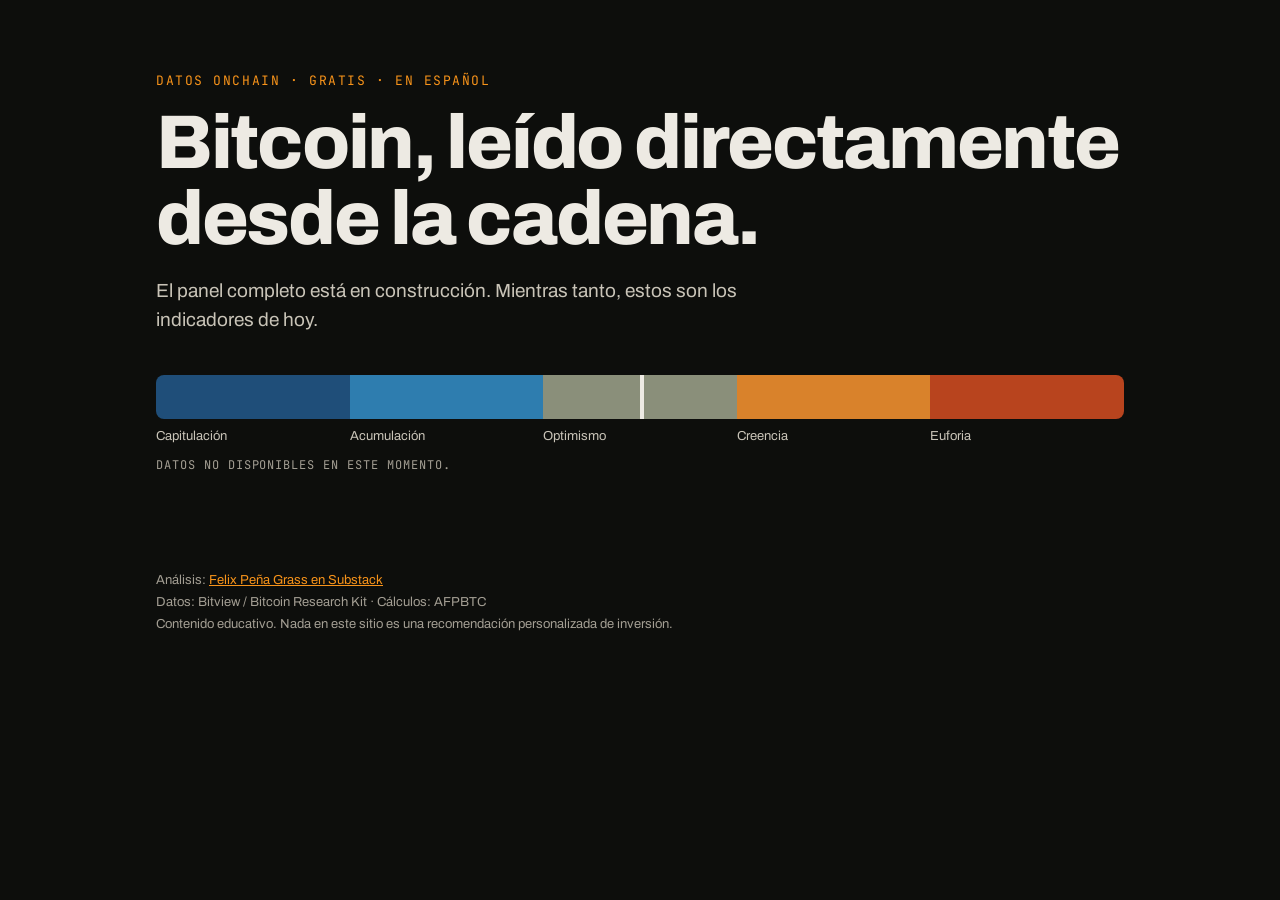
==== public/index.html @ e027b3fe "Backend AFPBTC: recolector onchain, pruebas y sitio provisional" ====
<!doctype html>
<html lang="es">
<head>
<meta charset="utf-8">
<meta name="viewport" content="width=device-width, initial-scale=1">
<title>AFPBTC — Datos onchain de Bitcoin en español</title>
<meta name="description" content="Valoración, ciclo y salud de la red Bitcoin, leídos desde la cadena y explicados en español.">
<link rel="preconnect" href="https://fonts.googleapis.com">
<link href="https://fonts.googleapis.com/css2?family=Archivo:wght@400;600;800&family=JetBrains+Mono:wght@400;500&display=swap" rel="stylesheet">
<style>
  :root { --bg:#0D0E0C; --card:#151613; --line:#262823; --ink:#EDEAE3; --mute:#A39E93; --btc:#F7931A; }
  * { box-sizing: border-box; }
  body { margin:0; background:var(--bg); color:var(--ink); font-family:Archivo, system-ui, sans-serif; }
  main { max-width:1000px; margin:0 auto; padding:72px 16px; }
  .k { font-family:"JetBrains Mono", monospace; font-size:13px; letter-spacing:.12em; text-transform:uppercase; color:var(--btc); }
  h1 { font-size:clamp(40px,7vw,76px); line-height:1; letter-spacing:-.03em; margin:16px 0 0; font-weight:800; }
  p.lead { color:#C9C4B8; font-size:19px; line-height:1.55; max-width:620px; }
  .grid { display:grid; grid-template-columns:repeat(auto-fit,minmax(170px,1fr)); gap:12px; margin-top:40px; }
  .card { background:var(--card); border:1px solid var(--line); border-radius:10px; padding:18px; }
  .lbl { font-family:"JetBrains Mono", monospace; font-size:12px; color:var(--mute); text-transform:uppercase; letter-spacing:.08em; }
  .val { font-family:"JetBrains Mono", monospace; font-size:26px; margin-top:8px; }
  .bar { position:relative; display:grid; grid-template-columns:repeat(5,1fr); height:44px; border-radius:8px; overflow:hidden; margin-top:40px; }
  .bar span:nth-child(1){background:#1F4E79}.bar span:nth-child(2){background:#2E7DAF}.bar span:nth-child(3){background:#8A8F7A}.bar span:nth-child(4){background:#D9822B}.bar span:nth-child(5){background:#B8441E}
  .mark { position:absolute; top:-6px; bottom:-6px; width:4px; background:var(--ink); border-radius:2px; left:50%; transition:left .6s; }
  .legend { display:grid; grid-template-columns:repeat(5,1fr); font-size:13px; color:#C9C4B8; margin-top:10px; }
  a { color:var(--btc); }
  footer { margin-top:56px; font-size:13px; color:var(--mute); line-height:1.7; }
</style>
</head>
<body>
<main>
  <div class="k">Datos onchain · gratis · en español</div>
  <h1>Bitcoin, leído directamente desde la cadena.</h1>
  <p class="lead">El panel completo está en construcción. Mientras tanto, estos son los indicadores de hoy.</p>

  <div class="bar" role="img" aria-label="Termómetro de ciclo AFPBTC">
    <span></span><span></span><span></span><span></span><span></span>
    <div class="mark" id="mark"></div>
  </div>
  <div class="legend"><span>Capitulación</span><span>Acumulación</span><span>Optimismo</span><span>Creencia</span><span>Euforia</span></div>
  <p class="lbl" id="cycle" style="margin-top:14px">Cargando…</p>

  <div class="grid" id="grid"></div>

  <footer>
    <div>Análisis: <a href="https://substack.com/@felixpg" rel="noopener">Felix Peña Grass en Substack</a></div>
    <div id="attr">Datos: Bitview / Bitcoin Research Kit · Cálculos: AFPBTC</div>
    <div>Contenido educativo. Nada en este sitio es una recomendación personalizada de inversión.</div>
  </footer>
</main>
<script>
  const show = [
    ["price", "Precio BTC", v => "$" + Math.round(v).toLocaleString("es-CL")],
    ["mvrv_zscore", "MVRV Z-Score", v => v.toFixed(2)],
    ["nupl", "NUPL", v => v.toFixed(3)],
    ["realized_price", "Precio realizado", v => "$" + Math.round(v).toLocaleString("es-CL")],
    ["hashrate", "Hashrate", v => Math.round(v).toLocaleString("es-CL") + " EH/s"],
    ["fee_rate_median", "Comisión mediana", v => v.toFixed(1) + " sat/vB"],
  ];
  fetch("/data/latest.json").then(r => r.json()).then(d => {
    const grid = document.getElementById("grid");
    for (const [id, label, fmt] of show) {
      const m = d.metrics[id];
      if (!m) continue;
      const el = document.createElement("div");
      el.className = "card";
      el.innerHTML = '<div class="lbl"></div><div class="val"></div><div class="lbl" style="margin-top:6px"></div>';
      el.children[0].textContent = label;
      el.children[1].textContent = fmt(m.value);
      el.children[2].textContent = m.date;
      grid.appendChild(el);
    }
    if (d.cycle && d.cycle.value != null) {
      document.getElementById("mark").style.left = Math.min(99, Math.max(0, d.cycle.value)) + "%";
      document.getElementById("cycle").textContent =
        "Lectura actual: " + d.cycle.value.toFixed(1) + " · " + d.cycle.phase + " · " + d.cycle.date;
    }
    document.getElementById("attr").textContent = d.attribution;
  }).catch(() => {
    document.getElementById("cycle").textContent = "Datos no disponibles en este momento.";
  });
</script>
</body>
</html>
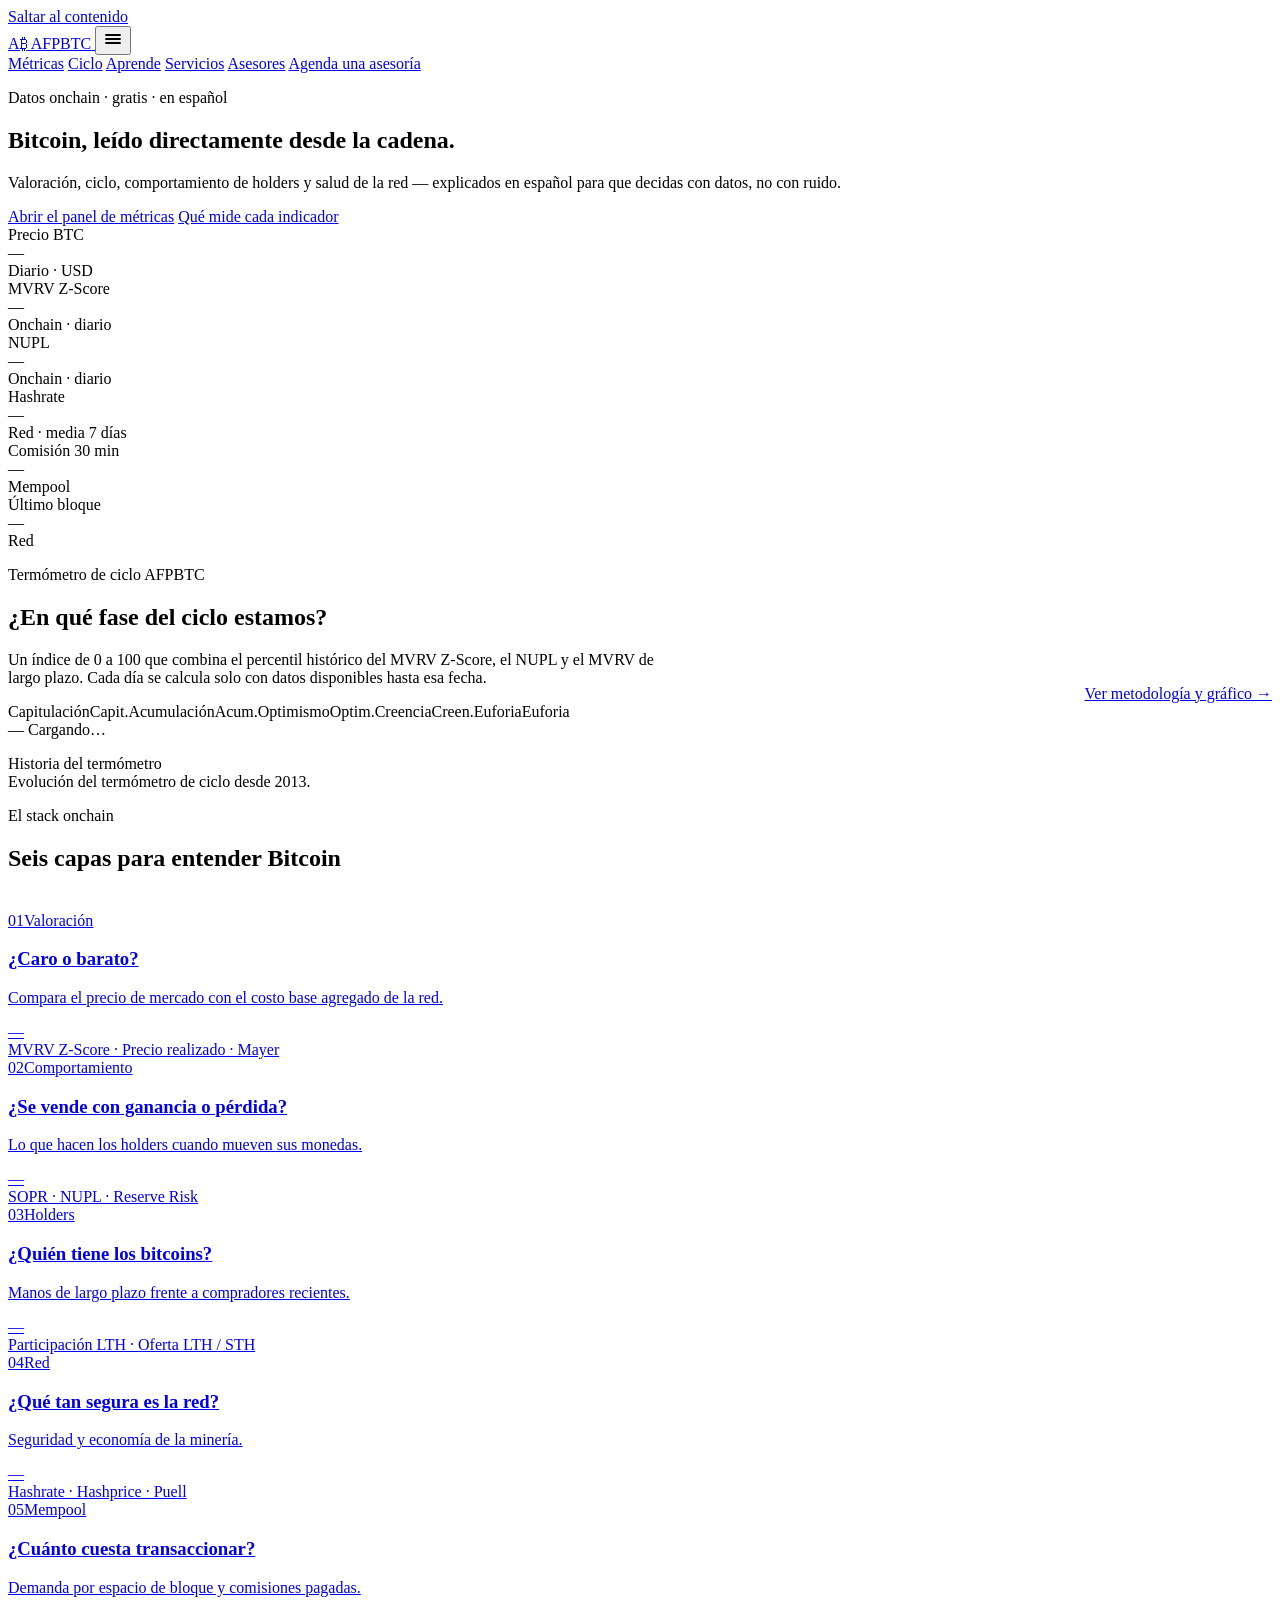
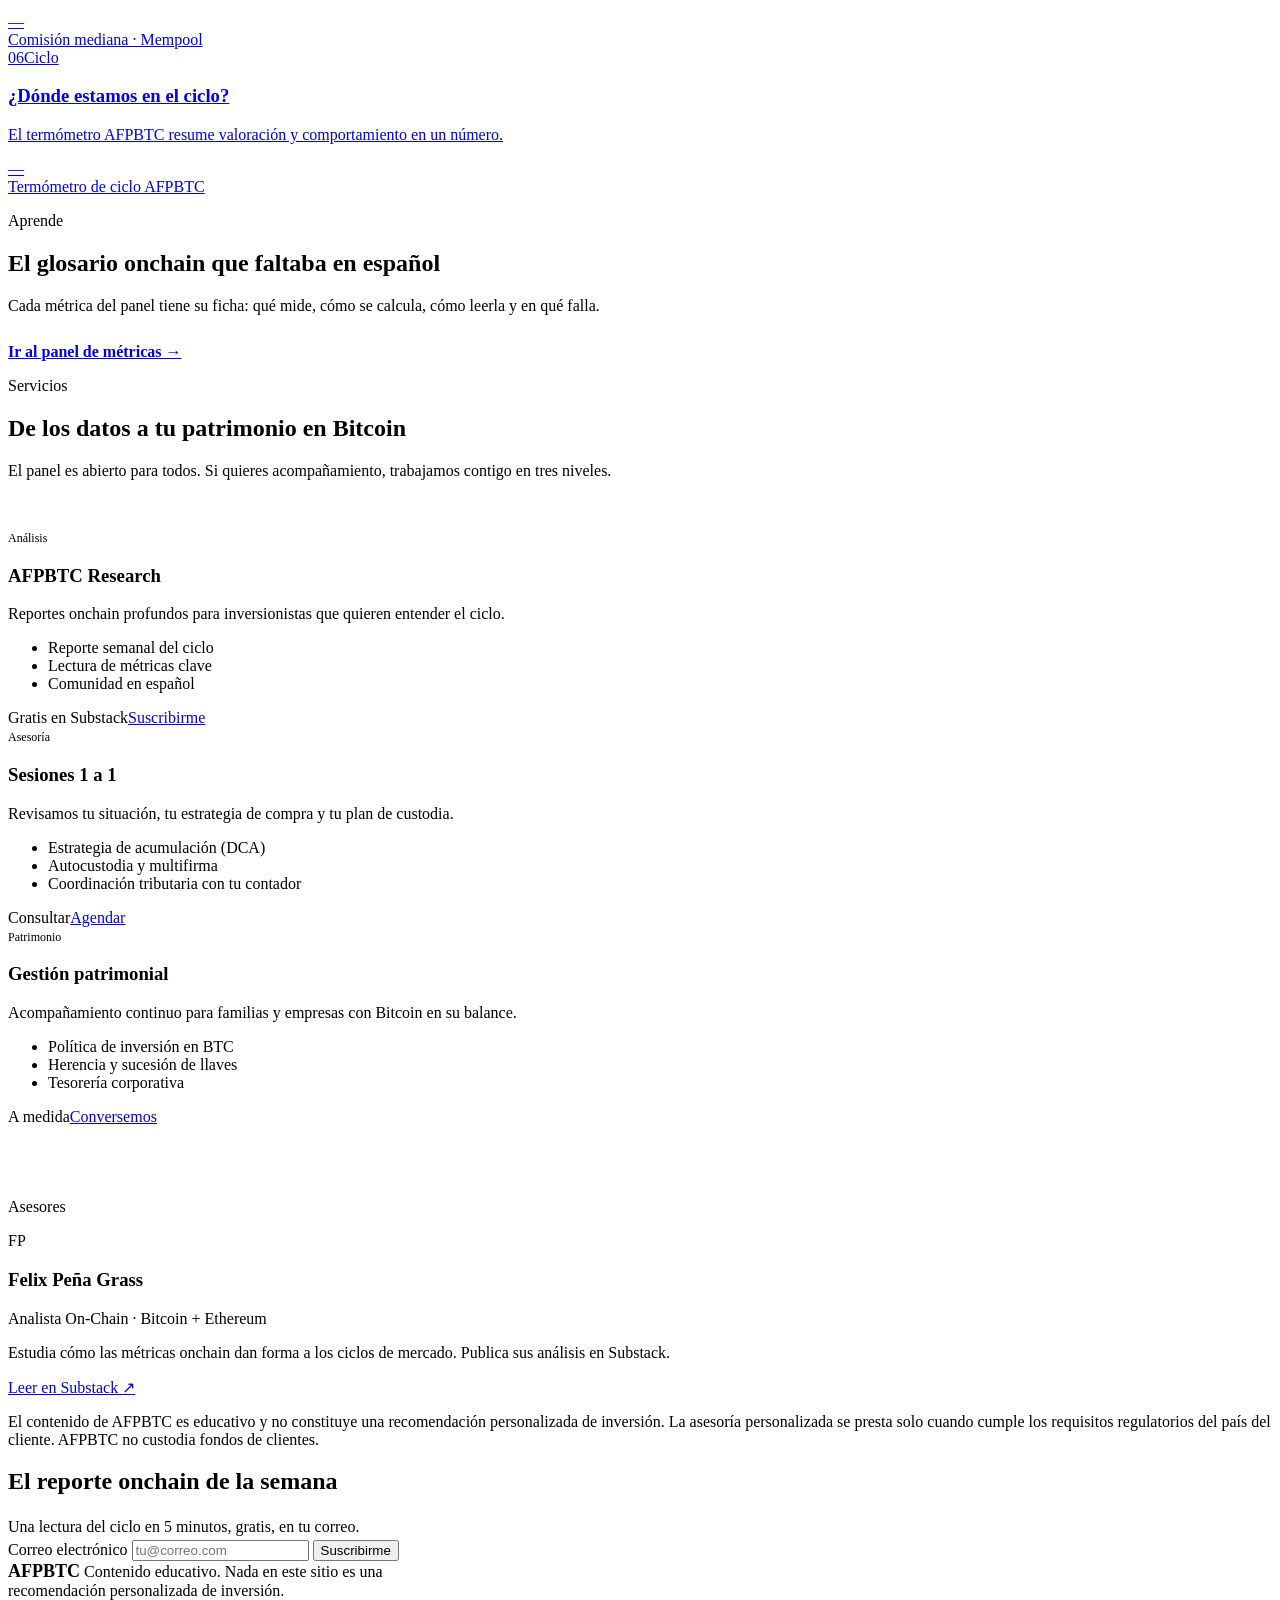
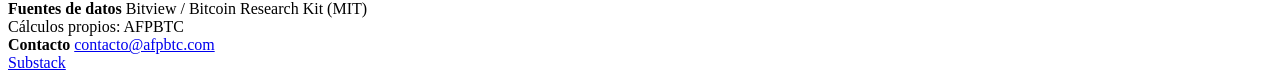
==== commit 0e28f60d: "Sitio completo: inicio, panel de métricas con gráficos y asesores - Inicio con ticker en vivo, termó" ====
--- a/public/index.html
+++ b/public/index.html
@@ -4,81 +4,245 @@
 <meta charset="utf-8">
 <meta name="viewport" content="width=device-width, initial-scale=1">
 <title>AFPBTC — Datos onchain de Bitcoin en español</title>
-<meta name="description" content="Valoración, ciclo y salud de la red Bitcoin, leídos desde la cadena y explicados en español.">
+<meta name="description" content="Valoración, ciclo, comportamiento de holders y salud de la red Bitcoin, leídos desde la cadena y explicados en español. Gratis.">
+<link rel="canonical" href="https://afpbtc.com/">
+<meta property="og:type" content="website">
+<meta property="og:site_name" content="AFPBTC">
+<meta property="og:title" content="AFPBTC — Bitcoin, leído directamente desde la cadena">
+<meta property="og:description" content="Métricas onchain de Bitcoin gratis y en español: MVRV, NUPL, SOPR, holders, hashrate y el termómetro de ciclo AFPBTC.">
+<meta property="og:url" content="https://afpbtc.com/">
+<meta name="twitter:card" content="summary">
+<meta name="theme-color" content="#0D0E0C">
+<link rel="icon" href="/favicon.svg" type="image/svg+xml">
 <link rel="preconnect" href="https://fonts.googleapis.com">
-<link href="https://fonts.googleapis.com/css2?family=Archivo:wght@400;600;800&family=JetBrains+Mono:wght@400;500&display=swap" rel="stylesheet">
-<style>
-  :root { --bg:#0D0E0C; --card:#151613; --line:#262823; --ink:#EDEAE3; --mute:#A39E93; --btc:#F7931A; }
-  * { box-sizing: border-box; }
-  body { margin:0; background:var(--bg); color:var(--ink); font-family:Archivo, system-ui, sans-serif; }
-  main { max-width:1000px; margin:0 auto; padding:72px 16px; }
-  .k { font-family:"JetBrains Mono", monospace; font-size:13px; letter-spacing:.12em; text-transform:uppercase; color:var(--btc); }
-  h1 { font-size:clamp(40px,7vw,76px); line-height:1; letter-spacing:-.03em; margin:16px 0 0; font-weight:800; }
-  p.lead { color:#C9C4B8; font-size:19px; line-height:1.55; max-width:620px; }
-  .grid { display:grid; grid-template-columns:repeat(auto-fit,minmax(170px,1fr)); gap:12px; margin-top:40px; }
-  .card { background:var(--card); border:1px solid var(--line); border-radius:10px; padding:18px; }
-  .lbl { font-family:"JetBrains Mono", monospace; font-size:12px; color:var(--mute); text-transform:uppercase; letter-spacing:.08em; }
-  .val { font-family:"JetBrains Mono", monospace; font-size:26px; margin-top:8px; }
-  .bar { position:relative; display:grid; grid-template-columns:repeat(5,1fr); height:44px; border-radius:8px; overflow:hidden; margin-top:40px; }
-  .bar span:nth-child(1){background:#1F4E79}.bar span:nth-child(2){background:#2E7DAF}.bar span:nth-child(3){background:#8A8F7A}.bar span:nth-child(4){background:#D9822B}.bar span:nth-child(5){background:#B8441E}
-  .mark { position:absolute; top:-6px; bottom:-6px; width:4px; background:var(--ink); border-radius:2px; left:50%; transition:left .6s; }
-  .legend { display:grid; grid-template-columns:repeat(5,1fr); font-size:13px; color:#C9C4B8; margin-top:10px; }
-  a { color:var(--btc); }
-  footer { margin-top:56px; font-size:13px; color:var(--mute); line-height:1.7; }
-</style>
+<link rel="preconnect" href="https://fonts.gstatic.com" crossorigin>
+<link href="https://fonts.googleapis.com/css2?family=Archivo:wght@400;500;600;800&family=JetBrains+Mono:wght@400;500&display=swap" rel="stylesheet">
+<link rel="stylesheet" href="/assets/css/site.css">
 </head>
 <body>
-<main>
-  <div class="k">Datos onchain · gratis · en español</div>
-  <h1>Bitcoin, leído directamente desde la cadena.</h1>
-  <p class="lead">El panel completo está en construcción. Mientras tanto, estos son los indicadores de hoy.</p>
-
-  <div class="bar" role="img" aria-label="Termómetro de ciclo AFPBTC">
-    <span></span><span></span><span></span><span></span><span></span>
-    <div class="mark" id="mark"></div>
+<a class="skip" href="#contenido">Saltar al contenido</a>
+
+<header class="site-header">
+  <div class="wrap">
+    <a class="brand" href="/" aria-label="AFPBTC, inicio">
+      <span class="brand-mark" aria-hidden="true">A₿</span>
+      <span class="brand-name">AFPBTC</span>
+    </a>
+    <button class="nav-toggle" type="button" aria-expanded="false" aria-controls="nav" aria-label="Abrir menú">
+      <svg width="20" height="20" viewBox="0 0 20 20" aria-hidden="true"><path d="M3 6h14M3 10h14M3 14h14" stroke="currentColor" stroke-width="1.8" stroke-linecap="round"/></svg>
+    </button>
+    <nav class="nav" id="nav" aria-label="Principal">
+      <a href="/metricas/">Métricas</a>
+      <a href="#ciclo">Ciclo</a>
+      <a href="#aprende">Aprende</a>
+      <a href="#servicios">Servicios</a>
+      <a href="#asesores">Asesores</a>
+      <a class="btn btn-primary btn-sm header-cta" href="mailto:contacto@afpbtc.com?subject=Quiero%20agendar%20una%20asesor%C3%ADa">Agenda una asesoría</a>
+    </nav>
   </div>
-  <div class="legend"><span>Capitulación</span><span>Acumulación</span><span>Optimismo</span><span>Creencia</span><span>Euforia</span></div>
-  <p class="lbl" id="cycle" style="margin-top:14px">Cargando…</p>
-
-  <div class="grid" id="grid"></div>
-
-  <footer>
-    <div>Análisis: <a href="https://substack.com/@felixpg" rel="noopener">Felix Peña Grass en Substack</a></div>
-    <div id="attr">Datos: Bitview / Bitcoin Research Kit · Cálculos: AFPBTC</div>
-    <div>Contenido educativo. Nada en este sitio es una recomendación personalizada de inversión.</div>
-  </footer>
+</header>
+
+<main id="contenido">
+
+  <section class="hero">
+    <div class="wrap">
+      <p class="kicker">Datos onchain · gratis · en español</p>
+      <h1>Bitcoin, leído directamente desde la cadena.</h1>
+      <p class="lead">Valoración, ciclo, comportamiento de holders y salud de la red — explicados en español para que decidas con datos, no con ruido.</p>
+      <div class="actions">
+        <a class="btn btn-primary" href="/metricas/">Abrir el panel de métricas</a>
+        <a class="btn btn-ghost" href="#aprende">Qué mide cada indicador</a>
+      </div>
+    </div>
+  </section>
+
+  <section class="ticker" aria-label="Indicadores de hoy">
+    <div class="wrap">
+      <div class="tick"><div class="tick-label">Precio BTC</div><div class="tick-value" id="t-price">—</div><div class="tick-src">Diario · USD</div></div>
+      <div class="tick"><div class="tick-label">MVRV Z-Score</div><div class="tick-value" id="t-z">—</div><div class="tick-src">Onchain · diario</div></div>
+      <div class="tick"><div class="tick-label">NUPL</div><div class="tick-value" id="t-nupl">—</div><div class="tick-src">Onchain · diario</div></div>
+      <div class="tick"><div class="tick-label">Hashrate</div><div class="tick-value" id="t-hash">—</div><div class="tick-src">Red · media 7 días</div></div>
+      <div class="tick"><div class="tick-label">Comisión 30 min</div><div class="tick-value" id="t-fee">—</div><div class="tick-src" id="t-fee-src">Mempool</div></div>
+      <div class="tick"><div class="tick-label">Último bloque</div><div class="tick-value" id="t-block">—</div><div class="tick-src" id="t-block-src">Red</div></div>
+    </div>
+  </section>
+
+  <section class="section" id="ciclo">
+    <div class="wrap">
+      <div style="display:flex;flex-wrap:wrap;justify-content:space-between;align-items:end;gap:24px">
+        <div style="max-width:660px">
+          <p class="kicker">Termómetro de ciclo AFPBTC</p>
+          <h2 class="h2">¿En qué fase del ciclo estamos?</h2>
+          <p class="lead">Un índice de 0 a 100 que combina el percentil histórico del MVRV Z-Score, el NUPL y el MVRV de largo plazo. Cada día se calcula solo con datos disponibles hasta esa fecha.</p>
+        </div>
+        <a href="/metricas/?m=cycle_index">Ver metodología y gráfico →</a>
+      </div>
+      <div class="thermo" role="img" id="thermo" aria-label="Termómetro de ciclo: cargando">
+        <span></span><span></span><span></span><span></span><span></span>
+        <div class="thermo-mark" id="thermo-mark" hidden></div>
+      </div>
+      <div class="thermo-legend" aria-hidden="true"><span><span class="l">Capitulación</span><span class="s">Capit.</span></span><span><span class="l">Acumulación</span><span class="s">Acum.</span></span><span><span class="l">Optimismo</span><span class="s">Optim.</span></span><span><span class="l">Creencia</span><span class="s">Creen.</span></span><span><span class="l">Euforia</span><span class="s">Euforia</span></span></div>
+      <div class="thermo-read">
+        <span class="thermo-value" id="cyc-value">—</span>
+        <span class="thermo-phase" id="cyc-phase">Cargando…</span>
+        <span class="thermo-meta" id="cyc-meta"></span>
+      </div>
+      <figure class="cycle-hist" style="margin-left:0;margin-right:0">
+        <div class="cycle-hist-label"><span>Historia del termómetro</span><span id="cyc-range"></span></div>
+        <div id="cyc-hist" aria-hidden="true"></div>
+        <figcaption class="sr-only">Evolución del termómetro de ciclo desde 2013.</figcaption>
+      </figure>
+    </div>
+  </section>
+
+  <section class="section" style="padding-top:0" aria-labelledby="stack-title">
+    <div class="wrap">
+      <p class="kicker">El stack onchain</p>
+      <h2 class="h2" id="stack-title" style="margin-bottom:40px">Seis capas para entender Bitcoin</h2>
+      <div class="grid-cards" id="layers">
+        <a class="card" href="/metricas/?m=mvrv_zscore" data-metric="mvrv_zscore">
+          <div class="card-top"><span class="n">01</span><span class="tag">Valoración</span></div>
+          <h3>¿Caro o barato?</h3>
+          <p>Compara el precio de mercado con el costo base agregado de la red.</p>
+          <div class="card-value" data-value>—</div><div data-spark></div>
+          <span class="card-metrics">MVRV Z-Score · Precio realizado · Mayer</span>
+        </a>
+        <a class="card" href="/metricas/?m=sopr" data-metric="sopr">
+          <div class="card-top"><span class="n">02</span><span class="tag">Comportamiento</span></div>
+          <h3>¿Se vende con ganancia o pérdida?</h3>
+          <p>Lo que hacen los holders cuando mueven sus monedas.</p>
+          <div class="card-value" data-value>—</div><div data-spark></div>
+          <span class="card-metrics">SOPR · NUPL · Reserve Risk</span>
+        </a>
+        <a class="card" href="/metricas/?m=lth_share" data-metric="lth_share">
+          <div class="card-top"><span class="n">03</span><span class="tag">Holders</span></div>
+          <h3>¿Quién tiene los bitcoins?</h3>
+          <p>Manos de largo plazo frente a compradores recientes.</p>
+          <div class="card-value" data-value>—</div><div data-spark></div>
+          <span class="card-metrics">Participación LTH · Oferta LTH / STH</span>
+        </a>
+        <a class="card" href="/metricas/?m=hashrate" data-metric="hashrate">
+          <div class="card-top"><span class="n">04</span><span class="tag">Red</span></div>
+          <h3>¿Qué tan segura es la red?</h3>
+          <p>Seguridad y economía de la minería.</p>
+          <div class="card-value" data-value>—</div><div data-spark></div>
+          <span class="card-metrics">Hashrate · Hashprice · Puell</span>
+        </a>
+        <a class="card" href="/metricas/?m=fee_rate_median" data-metric="fee_rate_median">
+          <div class="card-top"><span class="n">05</span><span class="tag">Mempool</span></div>
+          <h3>¿Cuánto cuesta transaccionar?</h3>
+          <p>Demanda por espacio de bloque y comisiones pagadas.</p>
+          <div class="card-value" data-value>—</div><div data-spark></div>
+          <span class="card-metrics">Comisión mediana · Mempool</span>
+        </a>
+        <a class="card" href="/metricas/?m=cycle_index" data-metric="cycle_index">
+          <div class="card-top"><span class="n">06</span><span class="tag">Ciclo</span></div>
+          <h3>¿Dónde estamos en el ciclo?</h3>
+          <p>El termómetro AFPBTC resume valoración y comportamiento en un número.</p>
+          <div class="card-value" data-value>—</div><div data-spark></div>
+          <span class="card-metrics">Termómetro de ciclo AFPBTC</span>
+        </a>
+      </div>
+    </div>
+  </section>
+
+  <section class="cream" id="aprende">
+    <div class="wrap section">
+      <div class="learn">
+        <div class="learn-intro">
+          <p class="kicker">Aprende</p>
+          <h2 class="h2">El glosario onchain que faltaba en español</h2>
+          <p class="lead">Cada métrica del panel tiene su ficha: qué mide, cómo se calcula, cómo leerla y en qué falla.</p>
+          <p style="margin-top:28px"><a href="/metricas/" style="font-weight:600">Ir al panel de métricas →</a></p>
+        </div>
+        <dl class="glossary" id="glossary"></dl>
+      </div>
+    </div>
+  </section>
+
+  <section class="section" id="servicios">
+    <div class="wrap">
+      <p class="kicker">Servicios</p>
+      <h2 class="h2" style="max-width:760px">De los datos a tu patrimonio en Bitcoin</h2>
+      <p class="lead" style="margin-bottom:48px">El panel es abierto para todos. Si quieres acompañamiento, trabajamos contigo en tres niveles.</p>
+      <div class="grid-cards">
+        <div class="card service">
+          <span class="kicker" style="margin:0;font-size:12px">Análisis</span>
+          <h3>AFPBTC Research</h3>
+          <p>Reportes onchain profundos para inversionistas que quieren entender el ciclo.</p>
+          <ul><li>Reporte semanal del ciclo</li><li>Lectura de métricas clave</li><li>Comunidad en español</li></ul>
+          <div class="service-foot"><span class="mono">Gratis en Substack</span><a class="btn btn-outline btn-sm" href="https://felixpg.substack.com/subscribe" rel="noopener">Suscribirme</a></div>
+        </div>
+        <div class="card service">
+          <span class="kicker" style="margin:0;font-size:12px">Asesoría</span>
+          <h3>Sesiones 1 a 1</h3>
+          <p>Revisamos tu situación, tu estrategia de compra y tu plan de custodia.</p>
+          <ul><li>Estrategia de acumulación (DCA)</li><li>Autocustodia y multifirma</li><li>Coordinación tributaria con tu contador</li></ul>
+          <div class="service-foot"><span class="mono">Consultar</span><a class="btn btn-outline btn-sm" href="mailto:contacto@afpbtc.com?subject=Sesi%C3%B3n%201%20a%201">Agendar</a></div>
+        </div>
+        <div class="card service">
+          <span class="kicker" style="margin:0;font-size:12px">Patrimonio</span>
+          <h3>Gestión patrimonial</h3>
+          <p>Acompañamiento continuo para familias y empresas con Bitcoin en su balance.</p>
+          <ul><li>Política de inversión en BTC</li><li>Herencia y sucesión de llaves</li><li>Tesorería corporativa</li></ul>
+          <div class="service-foot"><span class="mono">A medida</span><a class="btn btn-outline btn-sm" href="mailto:contacto@afpbtc.com?subject=Gesti%C3%B3n%20patrimonial">Conversemos</a></div>
+        </div>
+      </div>
+
+      <div id="asesores" style="margin-top:72px;scroll-margin-top:90px">
+        <p class="kicker">Asesores</p>
+        <div class="advisor">
+          <div class="avatar" aria-hidden="true">FP</div>
+          <div class="advisor-body">
+            <h3>Felix Peña Grass</h3>
+            <p class="role">Analista On-Chain · Bitcoin + Ethereum</p>
+            <p>Estudia cómo las métricas onchain dan forma a los ciclos de mercado. Publica sus análisis en Substack.</p>
+          </div>
+          <a class="btn btn-outline btn-sm" href="https://substack.com/@felixpg" rel="noopener">Leer en Substack ↗</a>
+        </div>
+      </div>
+
+      <p class="note">El contenido de AFPBTC es educativo y no constituye una recomendación personalizada de inversión. La asesoría personalizada se presta solo cuando cumple los requisitos regulatorios del país del cliente. AFPBTC no custodia fondos de clientes.</p>
+    </div>
+  </section>
+
+  <section class="newsletter border-top" aria-labelledby="nl-title">
+    <div class="wrap">
+      <div style="max-width:560px">
+        <h2 id="nl-title">El reporte onchain de la semana</h2>
+        <p style="margin:12px 0 0;font-size:16px;color:var(--ink-2);line-height:1.55">Una lectura del ciclo en 5 minutos, gratis, en tu correo.</p>
+      </div>
+      <form action="https://felixpg.substack.com/subscribe" method="get" target="_blank" rel="noopener">
+        <label for="nl-email" class="sr-only">Correo electrónico</label>
+        <input class="input" id="nl-email" name="email" type="email" required placeholder="tu@correo.com" autocomplete="email">
+        <button class="btn btn-primary" type="submit">Suscribirme</button>
+      </form>
+    </div>
+  </section>
+
 </main>
-<script>
-  const show = [
-    ["price", "Precio BTC", v => "$" + Math.round(v).toLocaleString("es-CL")],
-    ["mvrv_zscore", "MVRV Z-Score", v => v.toFixed(2)],
-    ["nupl", "NUPL", v => v.toFixed(3)],
-    ["realized_price", "Precio realizado", v => "$" + Math.round(v).toLocaleString("es-CL")],
-    ["hashrate", "Hashrate", v => Math.round(v).toLocaleString("es-CL") + " EH/s"],
-    ["fee_rate_median", "Comisión mediana", v => v.toFixed(1) + " sat/vB"],
-  ];
-  fetch("/data/latest.json").then(r => r.json()).then(d => {
-    const grid = document.getElementById("grid");
-    for (const [id, label, fmt] of show) {
-      const m = d.metrics[id];
-      if (!m) continue;
-      const el = document.createElement("div");
-      el.className = "card";
-      el.innerHTML = '<div class="lbl"></div><div class="val"></div><div class="lbl" style="margin-top:6px"></div>';
-      el.children[0].textContent = label;
-      el.children[1].textContent = fmt(m.value);
-      el.children[2].textContent = m.date;
-      grid.appendChild(el);
-    }
-    if (d.cycle && d.cycle.value != null) {
-      document.getElementById("mark").style.left = Math.min(99, Math.max(0, d.cycle.value)) + "%";
-      document.getElementById("cycle").textContent =
-        "Lectura actual: " + d.cycle.value.toFixed(1) + " · " + d.cycle.phase + " · " + d.cycle.date;
-    }
-    document.getElementById("attr").textContent = d.attribution;
-  }).catch(() => {
-    document.getElementById("cycle").textContent = "Datos no disponibles en este momento.";
-  });
-</script>
+
+<footer class="site-footer">
+  <div class="wrap">
+    <div style="max-width:420px">
+      <strong style="font-size:18px;font-weight:800">AFPBTC</strong>
+      <span>Contenido educativo. Nada en este sitio es una recomendación personalizada de inversión.</span>
+    </div>
+    <div>
+      <strong>Fuentes de datos</strong>
+      <span>Bitview / Bitcoin Research Kit (MIT)</span><br>
+      <span>Cálculos propios: AFPBTC</span><br>
+      <span id="f-updated"></span>
+    </div>
+    <div>
+      <strong>Contacto</strong>
+      <a href="mailto:contacto@afpbtc.com">contacto@afpbtc.com</a><br>
+      <a href="https://substack.com/@felixpg" rel="noopener">Substack</a>
+    </div>
+  </div>
+</footer>
+
+<script src="/assets/js/common.js"></script>
+<script src="/assets/js/home.js"></script>
 </body>
 </html>
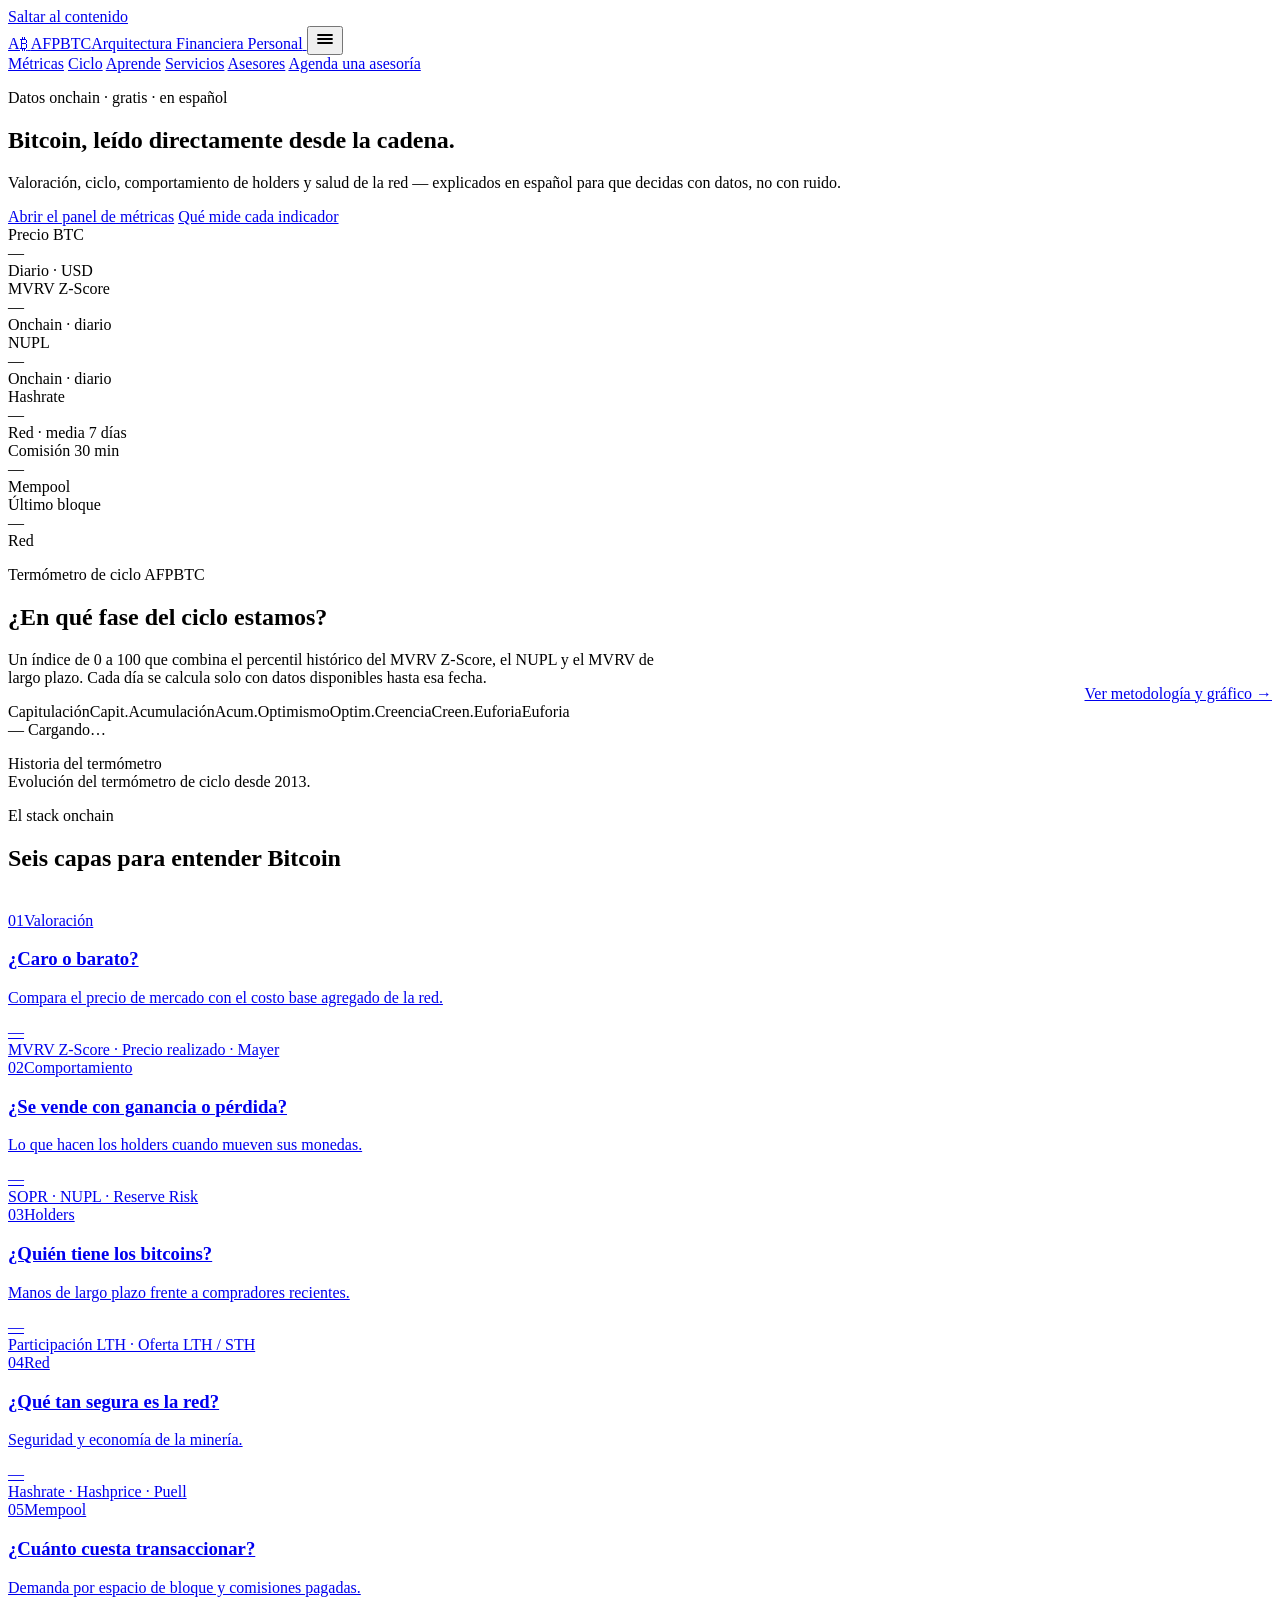
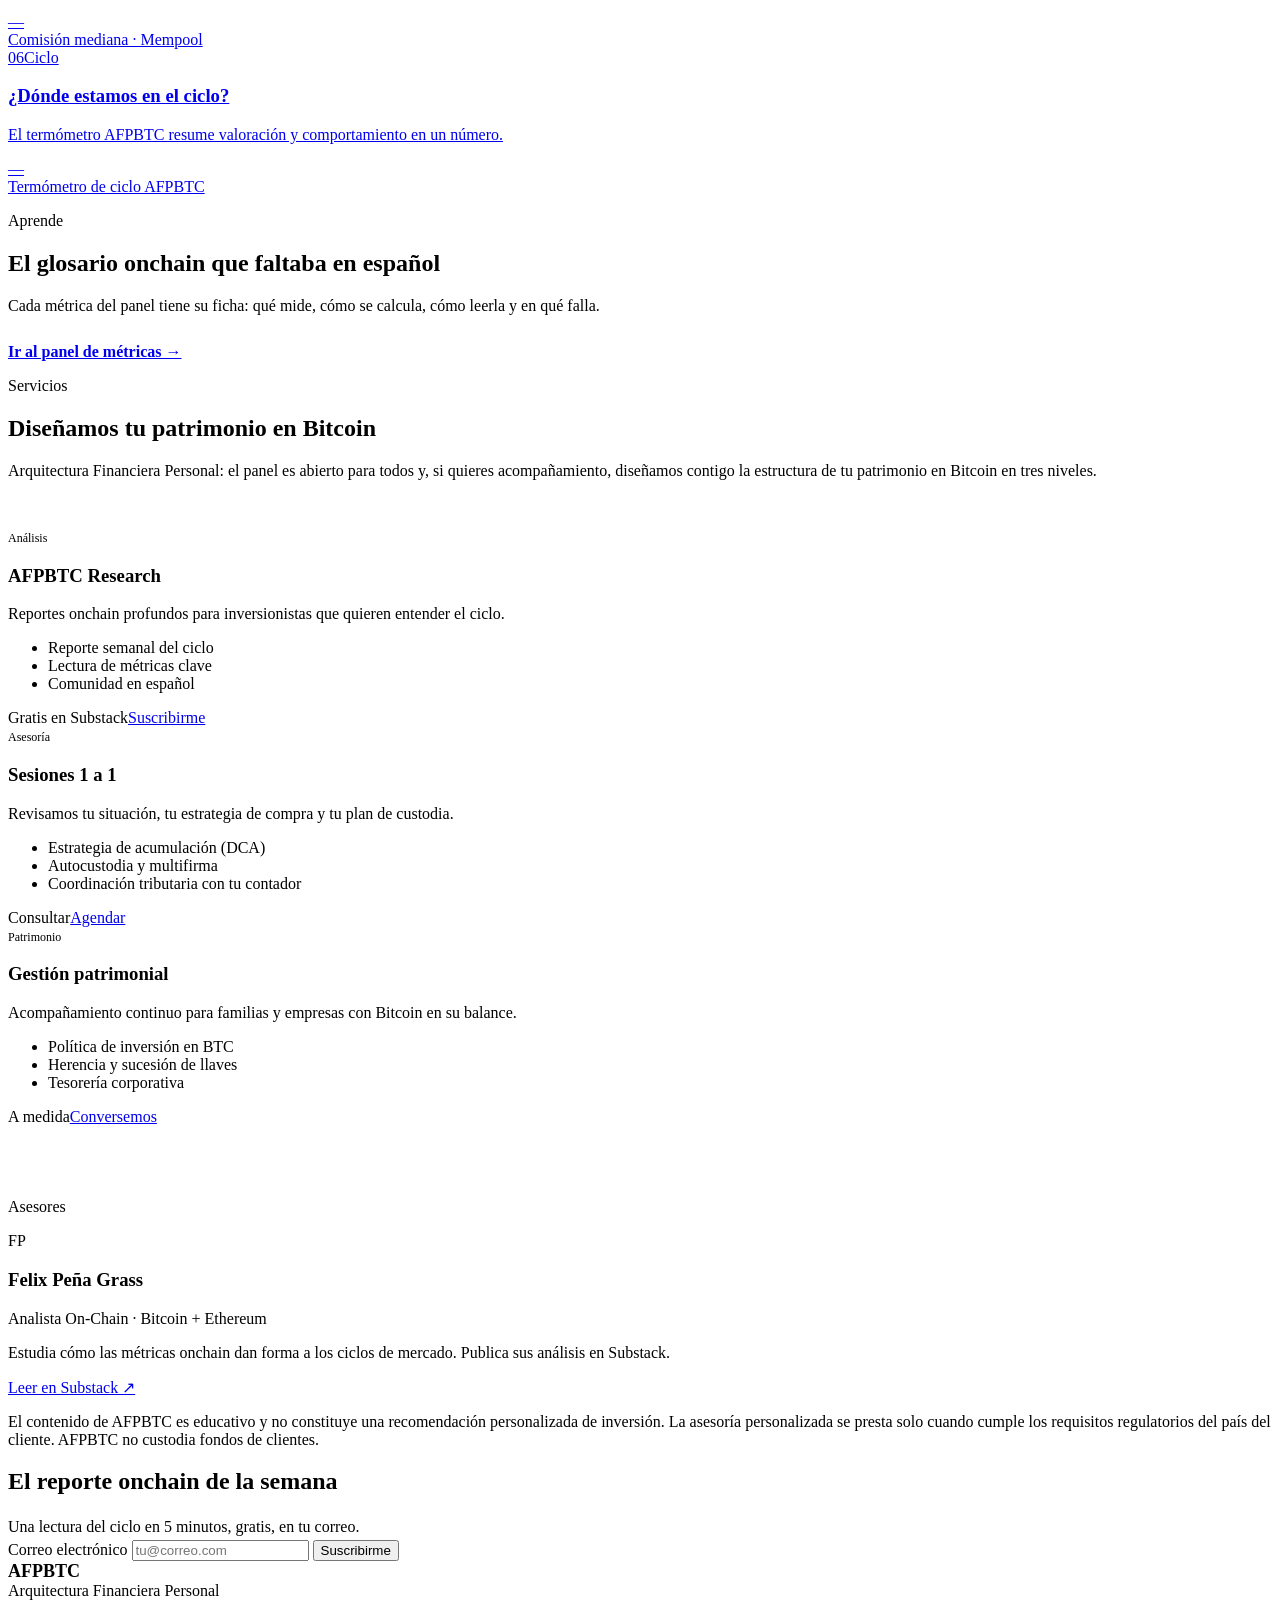
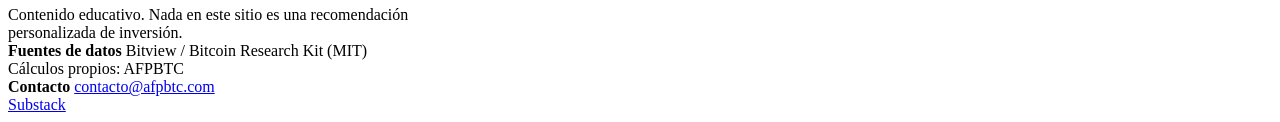
==== commit db51e9e5: "Marca: AFPBTC = Arquitectura Financiera Personal - Bajada de marca en la cabecera, título, metadatos" ====
--- a/public/index.html
+++ b/public/index.html
@@ -3,11 +3,11 @@
 <head>
 <meta charset="utf-8">
 <meta name="viewport" content="width=device-width, initial-scale=1">
-<title>AFPBTC — Datos onchain de Bitcoin en español</title>
-<meta name="description" content="Valoración, ciclo, comportamiento de holders y salud de la red Bitcoin, leídos desde la cadena y explicados en español. Gratis.">
+<title>AFPBTC · Arquitectura Financiera Personal — Datos onchain de Bitcoin en español</title>
+<meta name="description" content="AFPBTC, Arquitectura Financiera Personal: métricas onchain de Bitcoin gratis y en español, análisis del ciclo y asesoría patrimonial.">
 <link rel="canonical" href="https://afpbtc.com/">
 <meta property="og:type" content="website">
-<meta property="og:site_name" content="AFPBTC">
+<meta property="og:site_name" content="AFPBTC · Arquitectura Financiera Personal">
 <meta property="og:title" content="AFPBTC — Bitcoin, leído directamente desde la cadena">
 <meta property="og:description" content="Métricas onchain de Bitcoin gratis y en español: MVRV, NUPL, SOPR, holders, hashrate y el termómetro de ciclo AFPBTC.">
 <meta property="og:url" content="https://afpbtc.com/">
@@ -18,6 +18,7 @@
 <link rel="preconnect" href="https://fonts.gstatic.com" crossorigin>
 <link href="https://fonts.googleapis.com/css2?family=Archivo:wght@400;500;600;800&family=JetBrains+Mono:wght@400;500&display=swap" rel="stylesheet">
 <link rel="stylesheet" href="/assets/css/site.css">
+<script type="application/ld+json">{"@context":"https://schema.org","@type":"Organization","name":"AFPBTC","alternateName":"AFPBTC — Arquitectura Financiera Personal","url":"https://afpbtc.com/","email":"contacto@afpbtc.com","description":"Arquitectura Financiera Personal con Bitcoin: datos onchain en español, análisis y asesoría patrimonial.","sameAs":["https://substack.com/@felixpg"]}</script>
 </head>
 <body>
 <a class="skip" href="#contenido">Saltar al contenido</a>
@@ -26,7 +27,7 @@
   <div class="wrap">
     <a class="brand" href="/" aria-label="AFPBTC, inicio">
       <span class="brand-mark" aria-hidden="true">A₿</span>
-      <span class="brand-name">AFPBTC</span>
+      <span class="brand-text"><span class="brand-name">AFPBTC</span><span class="brand-tag">Arquitectura Financiera Personal</span></span>
     </a>
     <button class="nav-toggle" type="button" aria-expanded="false" aria-controls="nav" aria-label="Abrir menú">
       <svg width="20" height="20" viewBox="0 0 20 20" aria-hidden="true"><path d="M3 6h14M3 10h14M3 14h14" stroke="currentColor" stroke-width="1.8" stroke-linecap="round"/></svg>
@@ -163,8 +164,8 @@
   <section class="section" id="servicios">
     <div class="wrap">
       <p class="kicker">Servicios</p>
-      <h2 class="h2" style="max-width:760px">De los datos a tu patrimonio en Bitcoin</h2>
-      <p class="lead" style="margin-bottom:48px">El panel es abierto para todos. Si quieres acompañamiento, trabajamos contigo en tres niveles.</p>
+      <h2 class="h2" style="max-width:760px">Diseñamos tu patrimonio en Bitcoin</h2>
+      <p class="lead" style="margin-bottom:48px">Arquitectura Financiera Personal: el panel es abierto para todos y, si quieres acompañamiento, diseñamos contigo la estructura de tu patrimonio en Bitcoin en tres niveles.</p>
       <div class="grid-cards">
         <div class="card service">
           <span class="kicker" style="margin:0;font-size:12px">Análisis</span>
@@ -226,6 +227,7 @@
   <div class="wrap">
     <div style="max-width:420px">
       <strong style="font-size:18px;font-weight:800">AFPBTC</strong>
+      <span style="display:block;color:var(--ink-2);margin-bottom:6px">Arquitectura Financiera Personal</span>
       <span>Contenido educativo. Nada en este sitio es una recomendación personalizada de inversión.</span>
     </div>
     <div>
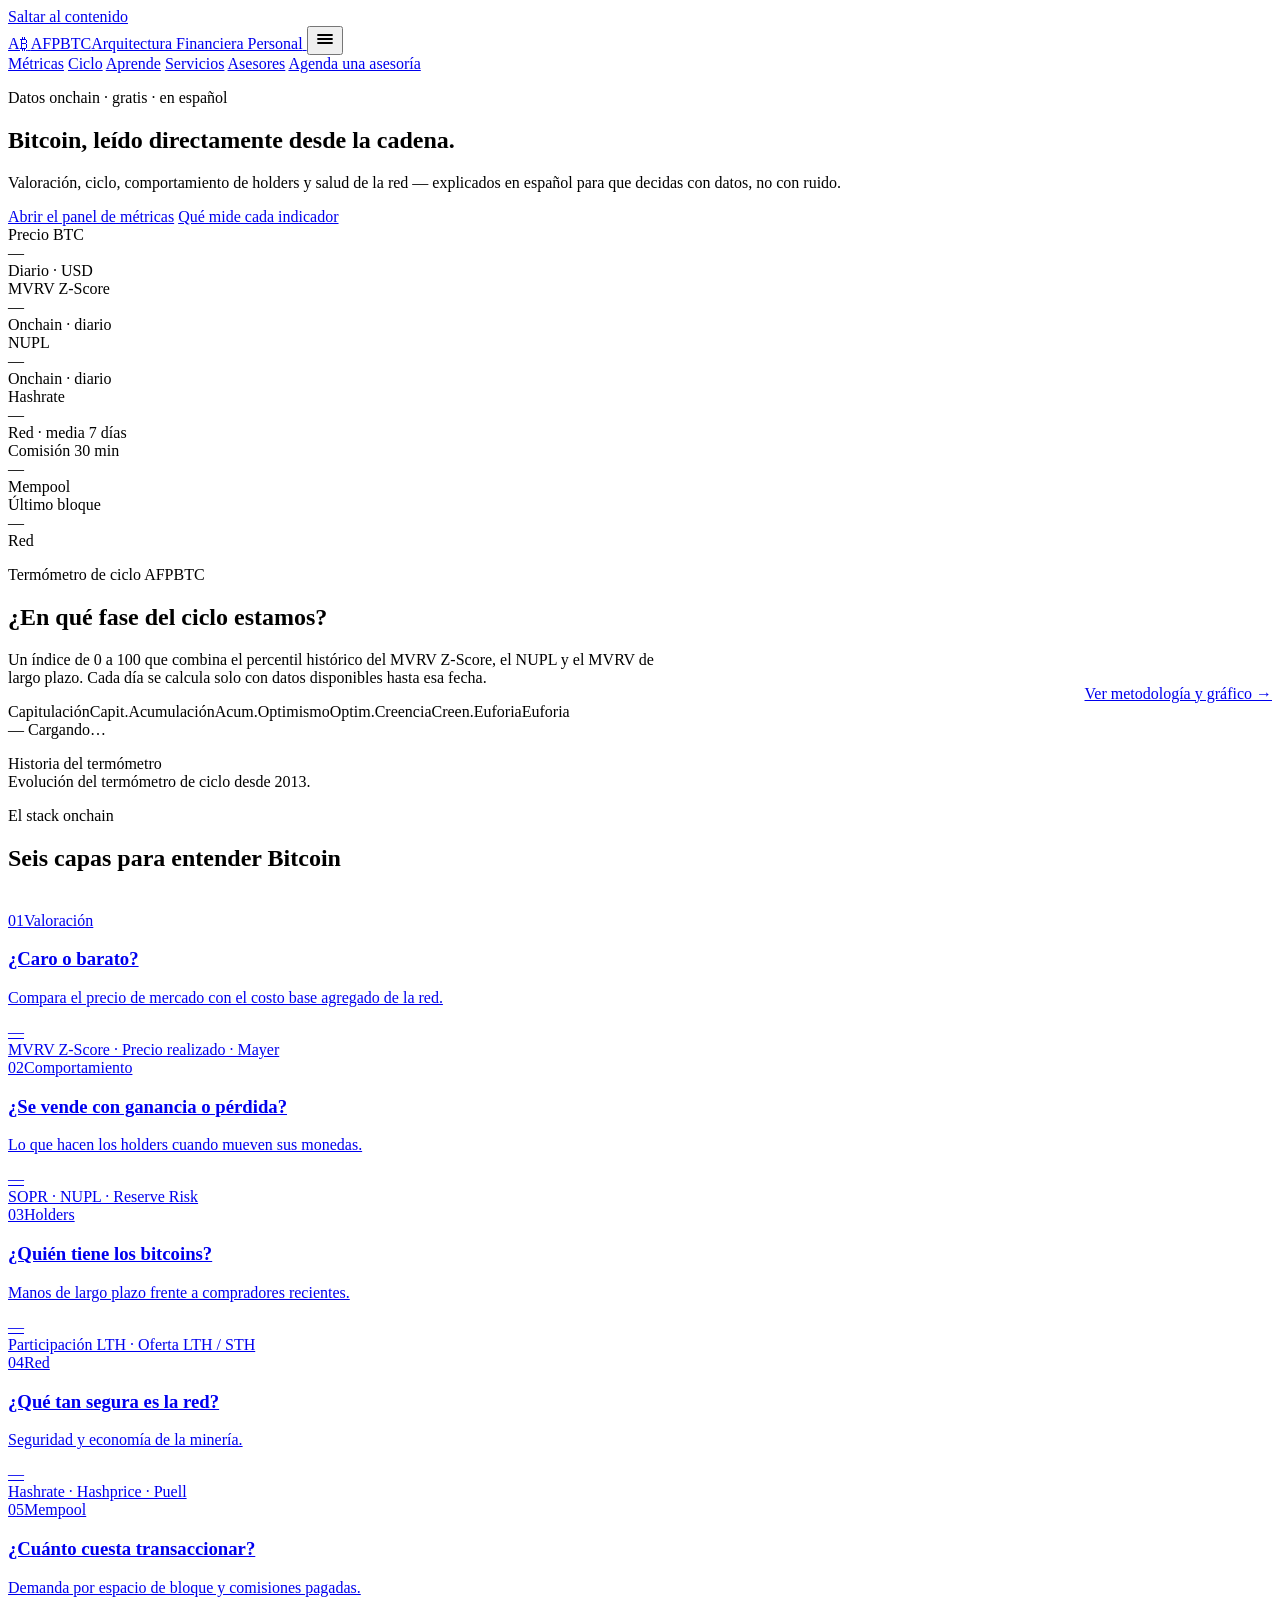
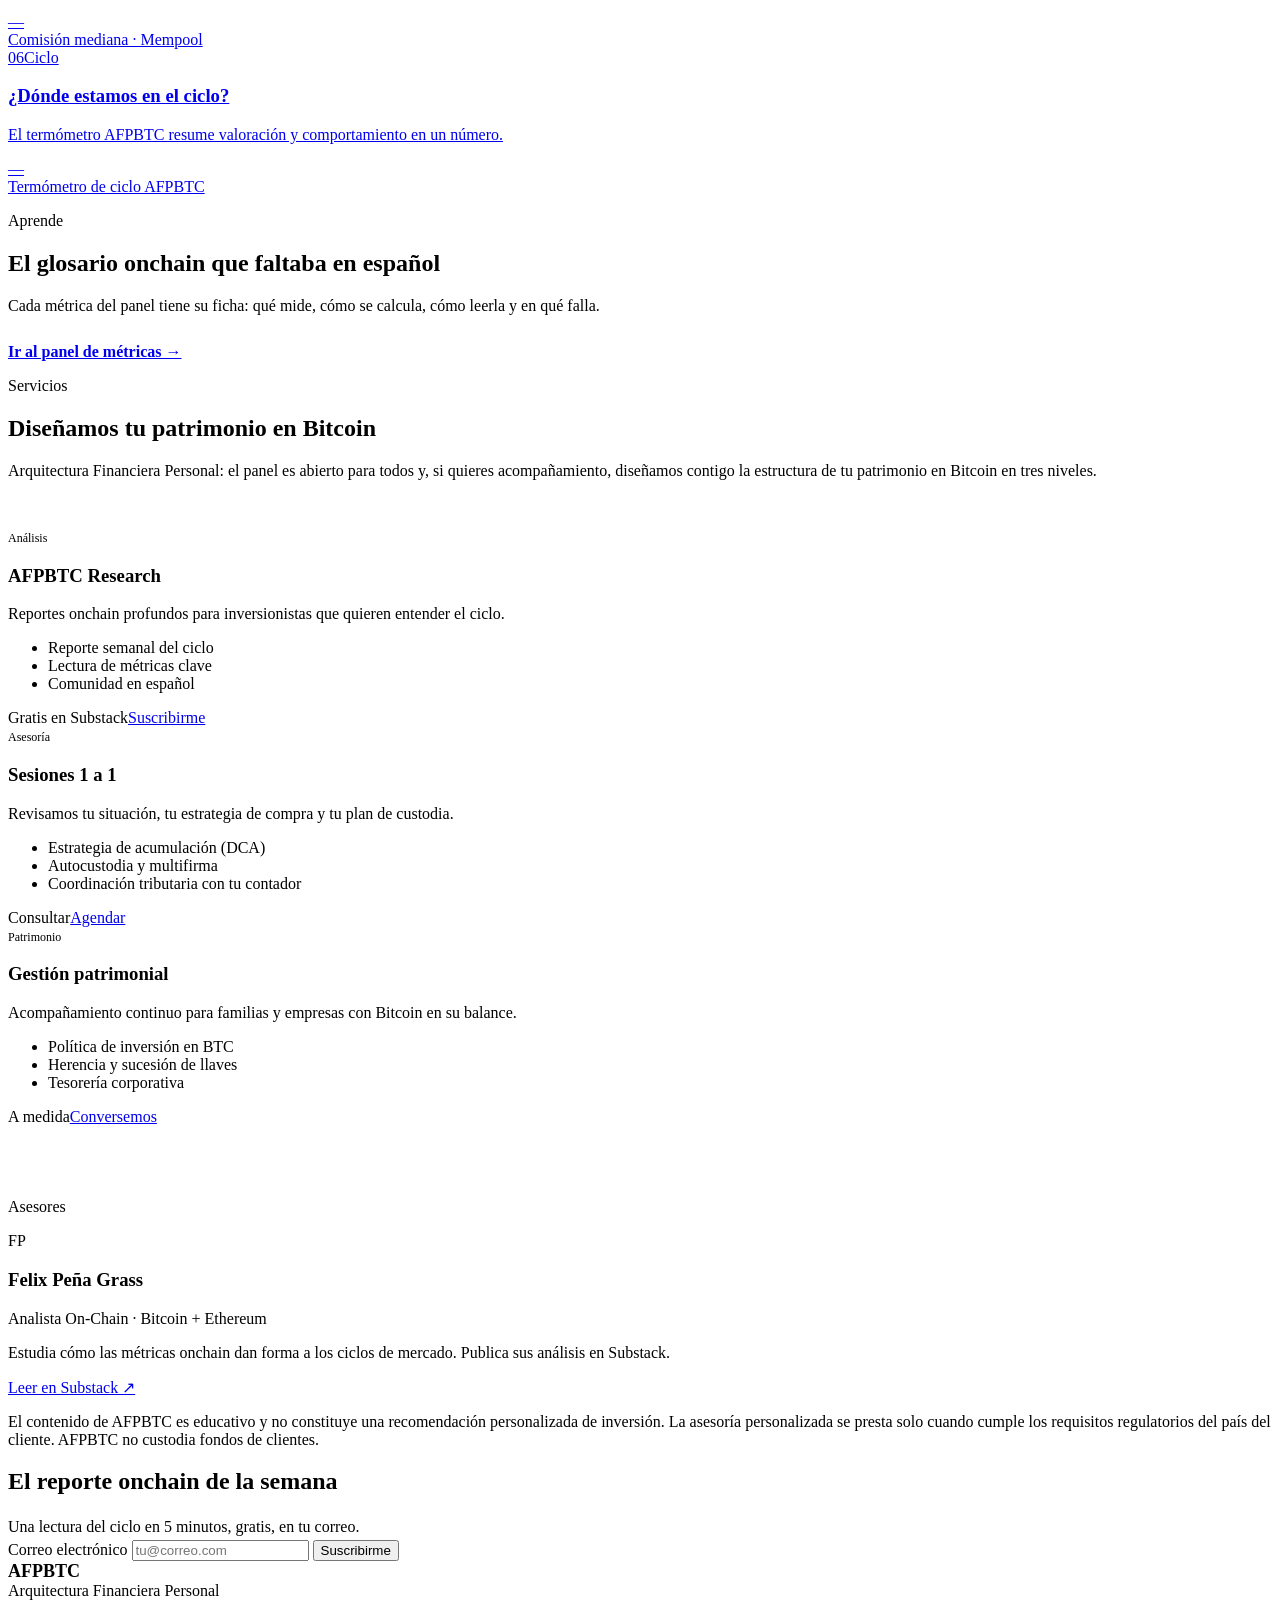
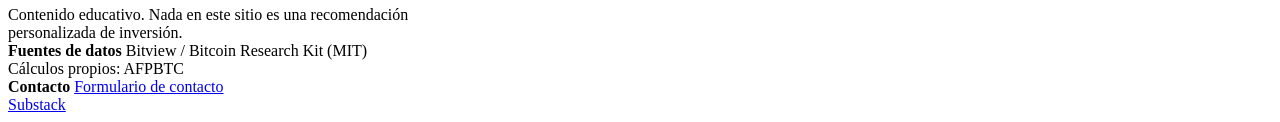
==== commit 398f9faf: "Contacto por formulario (Formspree) en lugar de correo visible - Nueva página /contacto/ con envío s" ====
--- a/public/index.html
+++ b/public/index.html
@@ -18,7 +18,7 @@
 <link rel="preconnect" href="https://fonts.gstatic.com" crossorigin>
 <link href="https://fonts.googleapis.com/css2?family=Archivo:wght@400;500;600;800&family=JetBrains+Mono:wght@400;500&display=swap" rel="stylesheet">
 <link rel="stylesheet" href="/assets/css/site.css">
-<script type="application/ld+json">{"@context":"https://schema.org","@type":"Organization","name":"AFPBTC","alternateName":"AFPBTC — Arquitectura Financiera Personal","url":"https://afpbtc.com/","email":"contacto@afpbtc.com","description":"Arquitectura Financiera Personal con Bitcoin: datos onchain en español, análisis y asesoría patrimonial.","sameAs":["https://substack.com/@felixpg"]}</script>
+<script type="application/ld+json">{"@context":"https://schema.org","@type":"Organization","name":"AFPBTC","alternateName":"AFPBTC — Arquitectura Financiera Personal","url":"https://afpbtc.com/","contactPoint":{"@type":"ContactPoint","contactType":"customer support","url":"https://afpbtc.com/contacto/","availableLanguage":"es"},"description":"Arquitectura Financiera Personal con Bitcoin: datos onchain en español, análisis y asesoría patrimonial.","sameAs":["https://substack.com/@felixpg"]}</script>
 </head>
 <body>
 <a class="skip" href="#contenido">Saltar al contenido</a>
@@ -38,7 +38,7 @@
       <a href="#aprende">Aprende</a>
       <a href="#servicios">Servicios</a>
       <a href="#asesores">Asesores</a>
-      <a class="btn btn-primary btn-sm header-cta" href="mailto:contacto@afpbtc.com?subject=Quiero%20agendar%20una%20asesor%C3%ADa">Agenda una asesoría</a>
+      <a class="btn btn-primary btn-sm header-cta" href="/contacto/">Agenda una asesoría</a>
     </nav>
   </div>
 </header>
@@ -179,14 +179,14 @@
           <h3>Sesiones 1 a 1</h3>
           <p>Revisamos tu situación, tu estrategia de compra y tu plan de custodia.</p>
           <ul><li>Estrategia de acumulación (DCA)</li><li>Autocustodia y multifirma</li><li>Coordinación tributaria con tu contador</li></ul>
-          <div class="service-foot"><span class="mono">Consultar</span><a class="btn btn-outline btn-sm" href="mailto:contacto@afpbtc.com?subject=Sesi%C3%B3n%201%20a%201">Agendar</a></div>
+          <div class="service-foot"><span class="mono">Consultar</span><a class="btn btn-outline btn-sm" href="/contacto/?interes=sesion">Agendar</a></div>
         </div>
         <div class="card service">
           <span class="kicker" style="margin:0;font-size:12px">Patrimonio</span>
           <h3>Gestión patrimonial</h3>
           <p>Acompañamiento continuo para familias y empresas con Bitcoin en su balance.</p>
           <ul><li>Política de inversión en BTC</li><li>Herencia y sucesión de llaves</li><li>Tesorería corporativa</li></ul>
-          <div class="service-foot"><span class="mono">A medida</span><a class="btn btn-outline btn-sm" href="mailto:contacto@afpbtc.com?subject=Gesti%C3%B3n%20patrimonial">Conversemos</a></div>
+          <div class="service-foot"><span class="mono">A medida</span><a class="btn btn-outline btn-sm" href="/contacto/?interes=patrimonio">Conversemos</a></div>
         </div>
       </div>
 
@@ -238,7 +238,7 @@
     </div>
     <div>
       <strong>Contacto</strong>
-      <a href="mailto:contacto@afpbtc.com">contacto@afpbtc.com</a><br>
+      <a href="/contacto/">Formulario de contacto</a><br>
       <a href="https://substack.com/@felixpg" rel="noopener">Substack</a>
     </div>
   </div>
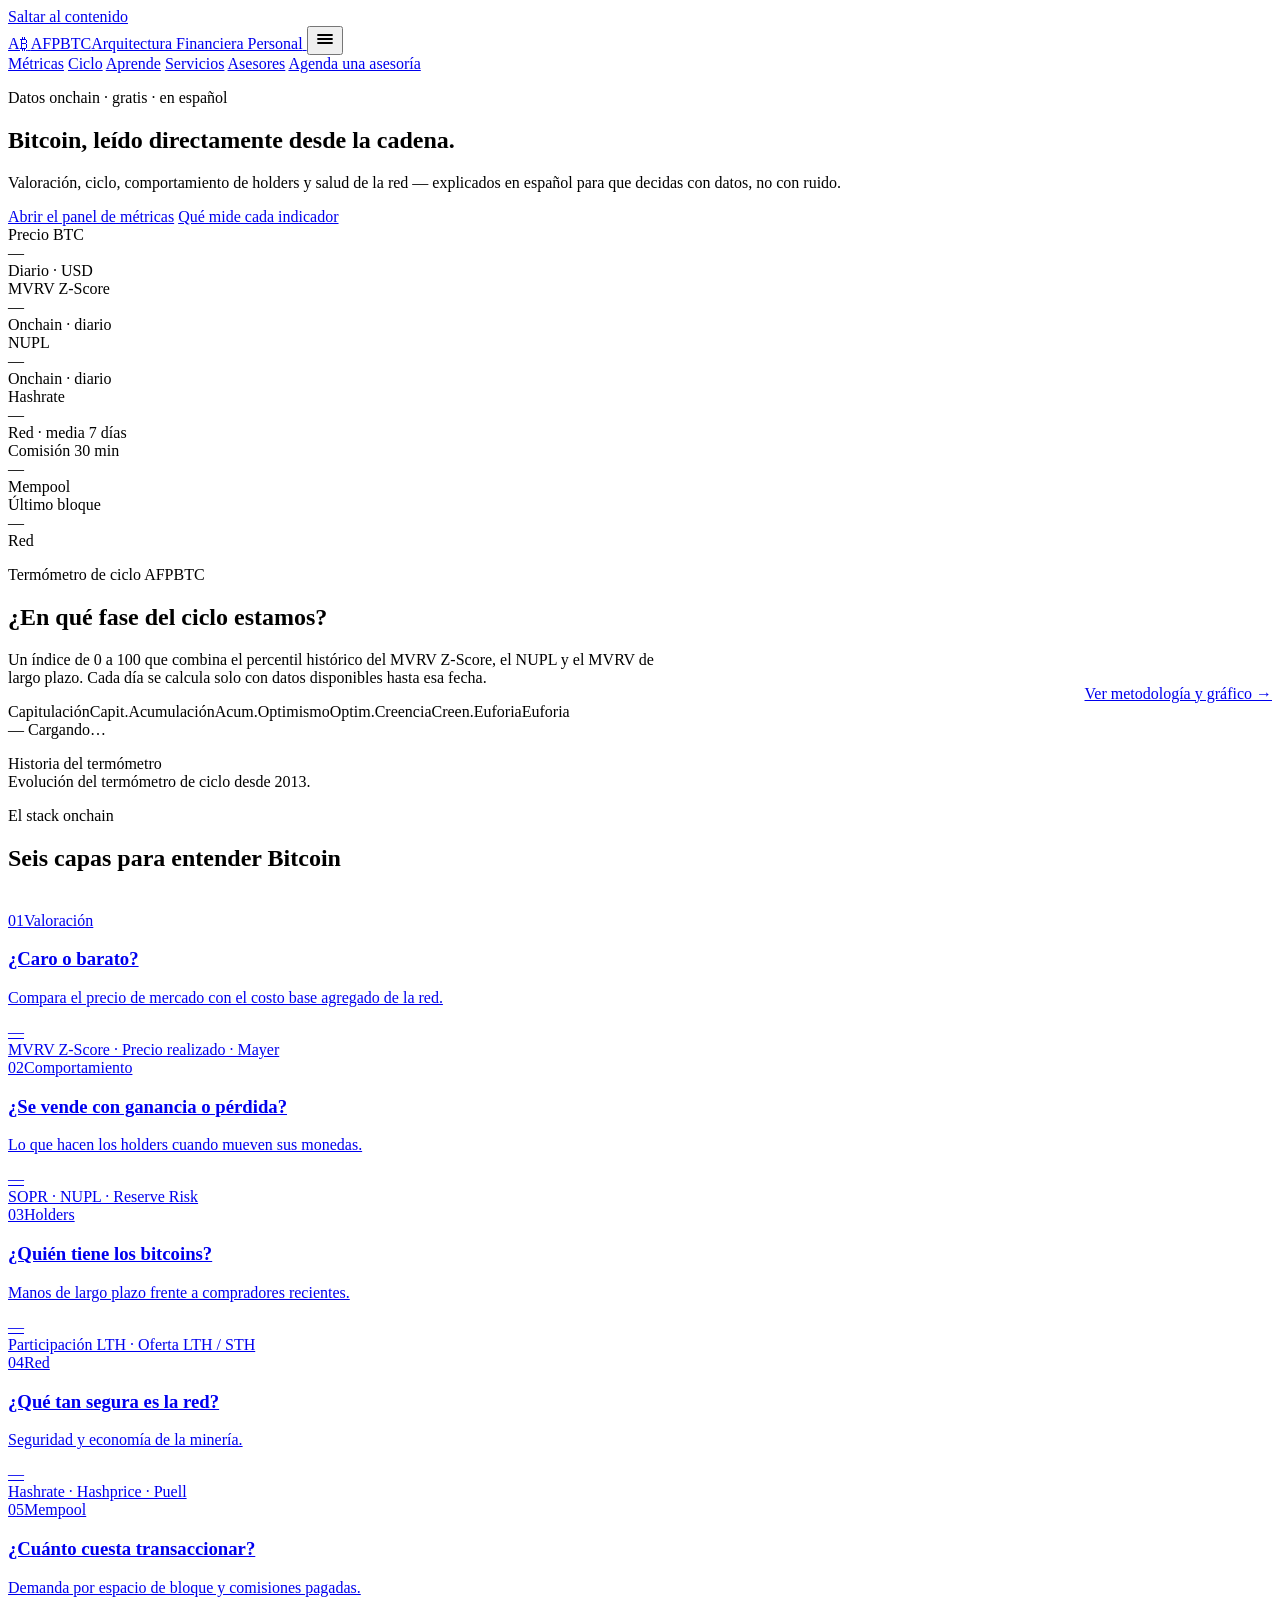
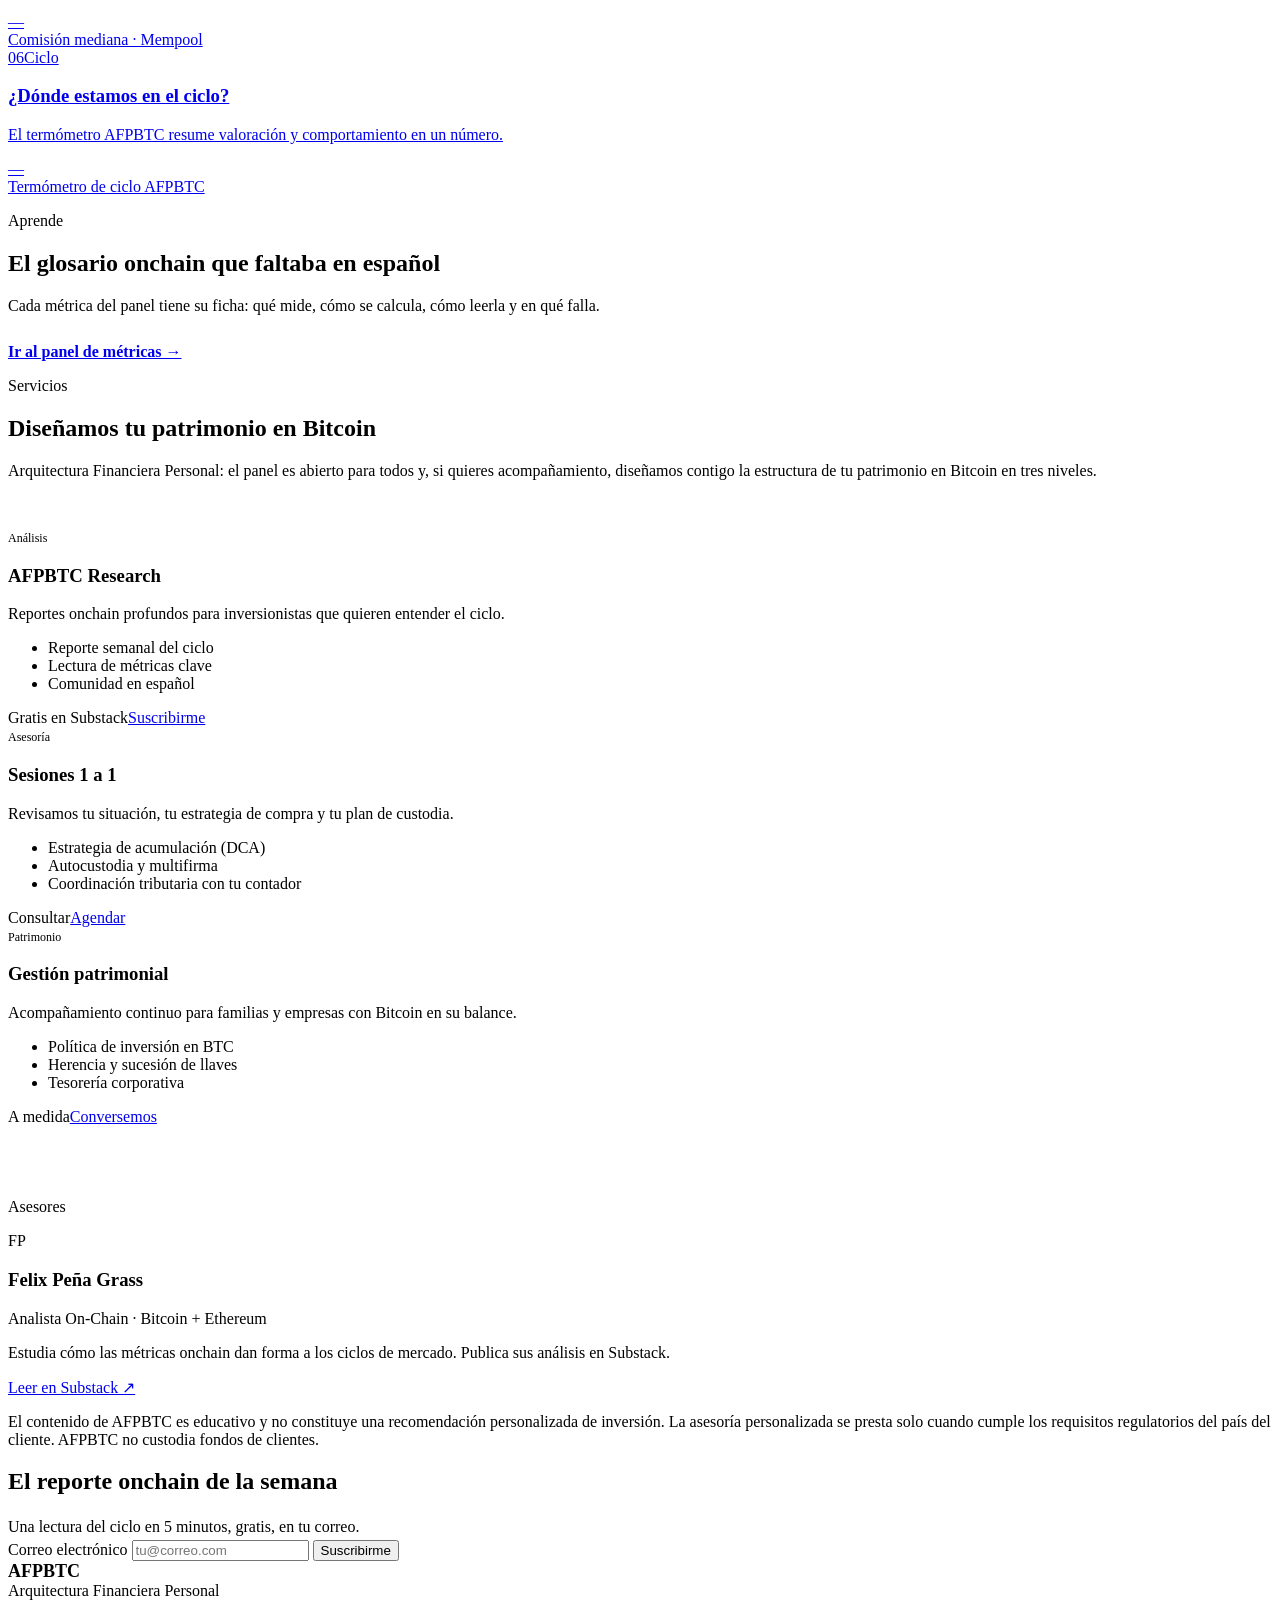
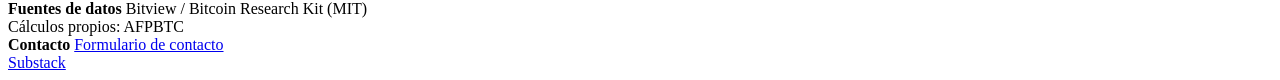
==== commit 0385a9e5: "Pie de página: quita el aviso de contenido educativo Co-Authored-By: Claude Opus 5.5 <noreply@anthro" ====
--- a/public/index.html
+++ b/public/index.html
@@ -12,15 +12,15 @@
 <meta property="og:description" content="Métricas onchain de Bitcoin gratis y en español: MVRV, NUPL, SOPR, holders, hashrate y el termómetro de ciclo AFPBTC.">
 <meta property="og:url" content="https://afpbtc.com/">
 <meta name="twitter:card" content="summary">
-<meta name="theme-color" content="#0D0E0C">
+<meta name="theme-color" content="#FAF8F3">
 <link rel="icon" href="/favicon.svg" type="image/svg+xml">
 <link rel="preconnect" href="https://fonts.googleapis.com">
 <link rel="preconnect" href="https://fonts.gstatic.com" crossorigin>
 <link href="https://fonts.googleapis.com/css2?family=Archivo:wght@400;500;600;800&family=JetBrains+Mono:wght@400;500&display=swap" rel="stylesheet">
-<link rel="stylesheet" href="/assets/css/site.css">
+<link rel="stylesheet" href="/assets/css/site.css?v=__V__">
 <script type="application/ld+json">{"@context":"https://schema.org","@type":"Organization","name":"AFPBTC","alternateName":"AFPBTC — Arquitectura Financiera Personal","url":"https://afpbtc.com/","contactPoint":{"@type":"ContactPoint","contactType":"customer support","url":"https://afpbtc.com/contacto/","availableLanguage":"es"},"description":"Arquitectura Financiera Personal con Bitcoin: datos onchain en español, análisis y asesoría patrimonial.","sameAs":["https://substack.com/@felixpg"]}</script>
 </head>
-<body>
+<body class="theme-light">
 <a class="skip" href="#contenido">Saltar al contenido</a>
 
 <header class="site-header">
@@ -227,8 +227,7 @@
   <div class="wrap">
     <div style="max-width:420px">
       <strong style="font-size:18px;font-weight:800">AFPBTC</strong>
-      <span style="display:block;color:var(--ink-2);margin-bottom:6px">Arquitectura Financiera Personal</span>
-      <span>Contenido educativo. Nada en este sitio es una recomendación personalizada de inversión.</span>
+      <span style="display:block;color:var(--ink-2)">Arquitectura Financiera Personal</span>
     </div>
     <div>
       <strong>Fuentes de datos</strong>
@@ -244,7 +243,7 @@
   </div>
 </footer>
 
-<script src="/assets/js/common.js"></script>
-<script src="/assets/js/home.js"></script>
+<script src="/assets/js/common.js?v=__V__"></script>
+<script src="/assets/js/home.js?v=__V__"></script>
 </body>
 </html>
